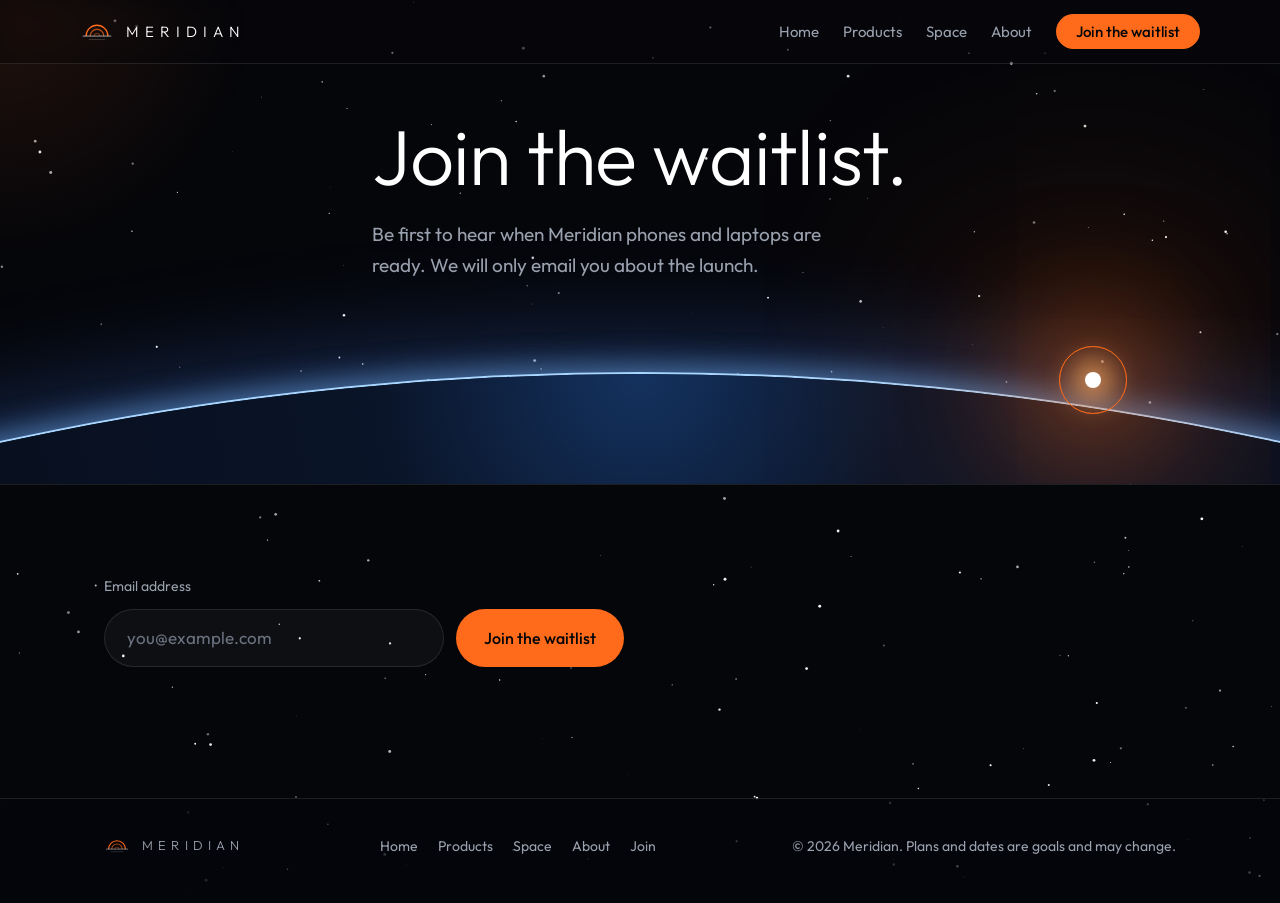
==== join.html @ ff450cdb "Add files via upload" ====
<!doctype html>
<html lang="en">
<head>
<meta charset="utf-8">
<meta name="viewport" content="width=device-width, initial-scale=1">
<title>Join the waitlist | Meridian</title>
<meta name="description" content="Join the Meridian waitlist and hear first when our phones and laptops launch.">
<link rel="icon" href="data:image/svg+xml,%3Csvg xmlns='http://www.w3.org/2000/svg' viewBox='0 0 100 100'%3E%3Crect width='100' height='100' rx='22' fill='%2308090C'/%3E%3Cpath d='M18 66A32 32 0 0 1 82 66' fill='none' stroke='%23FF6B1A' stroke-width='9'/%3E%3Cpath d='M34 66A16 16 0 0 1 66 66' fill='none' stroke='%23FF6B1A' stroke-opacity='.6' stroke-width='9'/%3E%3C/svg%3E">
<link rel="preconnect" href="https://fonts.googleapis.com">
<link rel="preconnect" href="https://fonts.gstatic.com" crossorigin>
<link href="https://fonts.googleapis.com/css2?family=Outfit:wght@300;400;500&display=swap" rel="stylesheet">
<link rel="stylesheet" href="style.css">
</head>
<body>
<canvas id="sky" aria-hidden="true"></canvas><div class="glow" aria-hidden="true"></div>
<header class="top"><div class="wrap nav"><a class="brand" href="index.html" aria-label="Meridian home"><svg><use href="#mk"/></svg>MERIDIAN</a><nav class="links" aria-label="Main"><a href="index.html">Home</a><a href="products.html">Products</a><a href="space.html">Space</a><a href="about.html">About</a><a class="btn" href="join.html">Join the waitlist</a></nav></div></header>
<main>
<section class="hero sm"><div class="earth" data-par=".04"></div><div class="sun"></div><div class="wrap hx"><h1>Join the waitlist.</h1><p class="lead">Be first to hear when Meridian phones and laptops are ready. We will only email you about the launch.</p></div></section>
<section class="sec"><div class="wrap"><form id="f"><label for="em">Email address</label><input id="em" name="email" type="email" placeholder="you@example.com" required autocomplete="email"><button class="btn" type="submit">Join the waitlist</button></form>
<div id="msg" role="status" aria-live="polite"></div>
<div class="done" id="done" role="status" aria-live="polite"><svg viewBox="0 0 64 64" aria-hidden="true"><circle cx="32" cy="32" r="28" pathLength="1" fill="none" stroke="#FF6B1A" stroke-width="3"/><path d="M20 33l8 8 16-17" pathLength="1" fill="none" stroke="#FF6B1A" stroke-width="4" stroke-linecap="round" stroke-linejoin="round"/></svg><div><b>Submitted</b><span>Thank you. We will only email you about the launch.</span></div></div></div></section>
</main>
<footer><div class="wrap"><a class="brand" href="index.html" style="font-size:13px"><svg style="width:26px;height:26px"><use href="#mk"/></svg>MERIDIAN</a><nav aria-label="Footer"><a href="index.html">Home</a><a href="products.html">Products</a><a href="space.html">Space</a><a href="about.html">About</a><a href="join.html">Join</a></nav><span>&copy; 2026 Meridian. Plans and dates are goals and may change.</span></div></footer>
<script src="site.js"></script>
</body>
</html>
---- style.css ----
:root{--k:#05060A;--w:#fff;--o:#FF6B1A;--s:#9AA1AE;--line:rgba(255,255,255,.1);color-scheme:dark}
*{box-sizing:border-box}
html{scroll-behavior:smooth}
body{margin:0;background:var(--k);color:var(--w);font:400 17px/1.6 'Outfit',system-ui,sans-serif;animation:fade .8s both}
a{color:inherit}
:focus-visible{outline:2px solid var(--o);outline-offset:3px}
#sky{position:fixed;inset:0;width:100%;height:100%;z-index:-2}
.glow{position:fixed;left:0;top:0;width:560px;height:560px;margin:-280px 0 0 -280px;border-radius:50%;background:radial-gradient(circle,rgba(255,107,26,.12),transparent 65%);pointer-events:none;z-index:-1}
.wrap{max-width:1120px;margin:0 auto;padding:0 24px}
.top{position:sticky;top:0;z-index:30;background:rgba(5,6,10,.6);backdrop-filter:blur(12px);border-bottom:1px solid var(--line)}
.nav{display:flex;align-items:center;justify-content:space-between;flex-wrap:wrap;gap:8px 24px;padding:14px 0}
.brand{display:flex;align-items:center;gap:12px;text-decoration:none;font-weight:300;letter-spacing:.4em;font-size:15px}
.brand svg{width:34px;height:34px}
.links{display:flex;align-items:center;flex-wrap:wrap;gap:6px 24px;font-size:15px;color:var(--s)}
.links a{text-decoration:none;position:relative}.links a:hover,.links a.on{color:var(--w)}
.links a.on:not(.btn)::after{content:"";position:absolute;left:0;right:0;bottom:-6px;height:2px;background:var(--o)}
.btn{display:inline-block;background:var(--o);color:var(--k)!important;font:500 16px/1 'Outfit',sans-serif;padding:15px 28px;border:0;border-radius:999px;text-decoration:none;cursor:pointer;transition:transform .25s,box-shadow .25s,background .25s}
.btn:hover{background:#ff8340;transform:translateY(-2px);box-shadow:0 8px 24px rgba(255,107,26,.35)}
.btn:disabled{opacity:.6;cursor:default;transform:none;box-shadow:none}
.links .btn{padding:10px 20px;font-size:15px}
.ghost{display:inline-block;margin-left:16px;text-decoration:none;padding:14px 2px;border-bottom:1px solid var(--o)}
h1{font-weight:300;font-size:clamp(40px,6.4vw,78px);line-height:1.04;margin:0 0 22px;letter-spacing:-.01em;max-width:760px}
h2{font-weight:300;font-size:clamp(28px,4vw,44px);line-height:1.15;margin:0 0 20px;max-width:640px}
.lead{color:var(--s);font-size:19px;max-width:500px;margin:0 0 32px}
.note{color:var(--s);font-size:13px;margin:14px 0 0}
.sec{padding:90px 0;border-top:1px solid var(--line);position:relative}
.intro{color:var(--s);max-width:580px;margin:0 0 44px}
.hero{position:relative;min-height:min(92vh,800px);overflow:hidden;display:flex;align-items:center}
.hero.sm{min-height:420px}
.hero .wrap{position:relative;z-index:2;padding-top:20px;padding-bottom:140px}
.earth{position:absolute;left:50%;bottom:-5890px;width:6000px;height:6000px;margin-left:-3000px;border-radius:50%;background:radial-gradient(circle at 50% 0,#14325f 0,#0a1428 4%,#04070d 22%);box-shadow:0 -2px 0 #a8d6ff,0 -8px 30px rgba(120,185,255,.55),0 -30px 110px rgba(70,130,255,.3)}
.sun{position:absolute;right:14%;bottom:96px;width:16px;height:16px;border-radius:50%;background:#fff;box-shadow:0 0 30px 10px #ffb066,0 0 120px 50px rgba(255,107,26,.5),0 0 300px 120px rgba(255,107,26,.22);animation:glow 4s ease-in-out infinite}
.sun::before,.sun::after{content:"";position:absolute;inset:-26px;border-radius:50%;border:1.5px solid rgba(255,107,26,.7);animation:ping 4.5s ease-out infinite}
.sun::after{animation-delay:2.2s}
.hx>*{animation:up .9s cubic-bezier(.2,.7,.2,1) both}.hx>:nth-child(2){animation-delay:.2s}.hx>:nth-child(3){animation-delay:.4s}.hx>:nth-child(4){animation-delay:.55s}
@keyframes up{from{opacity:0;transform:translateY(26px)}to{opacity:1;transform:none}}
@keyframes fade{from{opacity:0}to{opacity:1}}
@keyframes glow{0%,100%{opacity:.85}50%{opacity:1}}
@keyframes ping{0%{transform:scale(.5);opacity:.9}100%{transform:scale(7);opacity:0}}
@keyframes float{50%{transform:translateY(-14px)}}
.rv{transition:opacity .8s cubic-bezier(.2,.7,.2,1),transform .8s cubic-bezier(.2,.7,.2,1);transition-delay:var(--d,0s)}
.js .rv{opacity:0;transform:translateY(26px)}.js .rv.in{opacity:1;transform:none}
.show{display:flex;justify-content:center;align-items:flex-end;gap:36px;flex-wrap:wrap;margin:30px 0 10px}
.fl{animation:float 6s ease-in-out infinite}.fl:nth-child(2){animation-delay:1.2s}.fl:nth-child(3){animation-delay:2.4s}
.tilt{display:block;transition:transform .2s ease-out;filter:drop-shadow(0 34px 40px rgba(0,0,0,.65))}
.pf,.pb{width:200px;height:400px}.lp{width:min(520px,92vw);height:auto;aspect-ratio:560/360}
.cols{display:grid;grid-template-columns:repeat(3,1fr);gap:44px}
.cols h3{font-weight:400;font-size:22px;margin:0 0 8px;padding-top:18px;border-top:2px solid var(--line);position:relative}
.cols h3::before{content:"";position:absolute;left:0;top:-2px;height:2px;width:0;background:var(--o);transition:width 1s .3s ease-out}
.cols>div.in h3::before{width:100%}
.cols p,.two p,.two li{color:var(--s);margin:0 0 12px}
.two{display:grid;grid-template-columns:1fr 1fr;gap:56px;align-items:center}
.two.rev>:first-child{order:2}
ul.ck{list-style:none;margin:18px 0 0;padding:0}
ul.ck li{padding:10px 0 10px 28px;border-top:1px solid var(--line);position:relative}
ul.ck li::before{content:"";position:absolute;left:4px;top:19px;width:10px;height:10px;border-radius:50%;background:var(--o)}
.strip{position:relative;height:260px;overflow:hidden;border-radius:20px;border:1px solid var(--line);background:#04070d}
.strip .sun{bottom:90px}
.strip .t{position:absolute;left:32px;top:28px;z-index:2;max-width:380px}
.cd{font-weight:300;font-size:clamp(40px,7vw,84px);line-height:1;color:var(--o)}
ol.tl{list-style:none;margin:0;padding:0 0 0 26px;border-left:1px solid var(--line)}
ol.tl li{position:relative;padding:0 0 26px}ol.tl li:last-child{padding:0}
ol.tl li::before{content:"";position:absolute;left:-32px;top:9px;width:11px;height:11px;border-radius:50%;background:var(--k);border:2px solid var(--s)}
ol.tl li.go::before{background:var(--o);border-color:var(--o);animation:dot 2s ease-out infinite}
@keyframes dot{0%{box-shadow:0 0 0 0 rgba(255,107,26,.6)}100%{box-shadow:0 0 0 14px rgba(255,107,26,0)}}
ol.tl b{font-weight:500;font-size:20px;display:block}ol.tl span{color:var(--s)}
form{display:flex;flex-wrap:wrap;gap:12px;max-width:520px}
label{flex:1 0 100%;color:var(--s);font-size:14px}
input[type=email]{flex:1 1 240px;background:rgba(255,255,255,.04);border:1px solid var(--line);border-radius:999px;color:var(--w);font:inherit;padding:14px 22px}
input[type=email]::placeholder{color:#6B7280}
#msg{min-height:1.6em;margin-top:14px;color:var(--o)}
form.hide{display:none}
.done{display:none;align-items:center;gap:18px}.done.show{display:flex;animation:up .6s both}
.done svg{width:68px;height:68px;flex:none}
.done circle,.done path{stroke-dasharray:1;stroke-dashoffset:1;animation:draw .8s .1s forwards}.done path{animation-duration:.5s;animation-delay:.7s}
@keyframes draw{to{stroke-dashoffset:0}}
.done b{display:block;font-weight:400;font-size:30px;line-height:1.2}.done span{color:var(--s)}
footer{border-top:1px solid var(--line);padding:34px 0 44px;color:var(--s);font-size:14px;background:rgba(5,6,10,.7)}
footer .wrap{display:flex;justify-content:space-between;align-items:center;gap:16px;flex-wrap:wrap}
footer nav{display:flex;gap:20px;flex-wrap:wrap}footer nav a{text-decoration:none}footer nav a:hover{color:var(--w)}
.scrolly{height:440vh;border-top:1px solid var(--line);position:relative}
.stick{position:sticky;top:0;height:100vh;min-height:560px;display:grid;grid-template-columns:1fr 1.1fr;align-items:center;gap:30px}
.stick svg{width:100%;height:92vh;max-height:900px;justify-self:center}
.ph{display:grid}.ph>div{grid-area:1/1;will-change:opacity,transform}
.ph h2{font-size:clamp(32px,5vw,58px);margin:0 0 16px}.ph p{color:var(--s);max-width:440px;margin:0;font-size:19px}
.copy .note{margin-top:28px;max-width:420px}
.lt{fill:#fff;font:400 17px 'Outfit',sans-serif}.ls{fill:#9AA1AE;font:300 13px 'Outfit',sans-serif}
.flame{transform-box:fill-box;transform-origin:top center;animation:flick .14s ease-in-out infinite alternate}
@keyframes flick{from{transform:scaleY(.82)}to{transform:scaleY(1.12)}}
.prog{position:absolute;right:20px;top:50%;margin-top:-60px;width:2px;height:120px;background:var(--line)}
.prog i{display:block;width:100%;height:0;background:var(--o)}
@media (max-width:860px){.cols,.two{grid-template-columns:1fr;gap:30px}.two.rev>:first-child{order:0}.hero .wrap{padding-bottom:120px}.sun{right:8%}
.stick{grid-template-columns:1fr;grid-template-rows:auto 1fr;gap:6px;align-items:start;padding-top:12px}.stick svg{height:100%;max-height:none;min-height:0}.ph p{font-size:16px}.copy .note{margin-top:10px}.prog{display:none}.brand{letter-spacing:.3em}}
@media (prefers-reduced-motion:reduce){*{animation:none!important;transition:none!important}.js .rv{opacity:1;transform:none}.done circle,.done path{stroke-dashoffset:0}html{scroll-behavior:auto}}
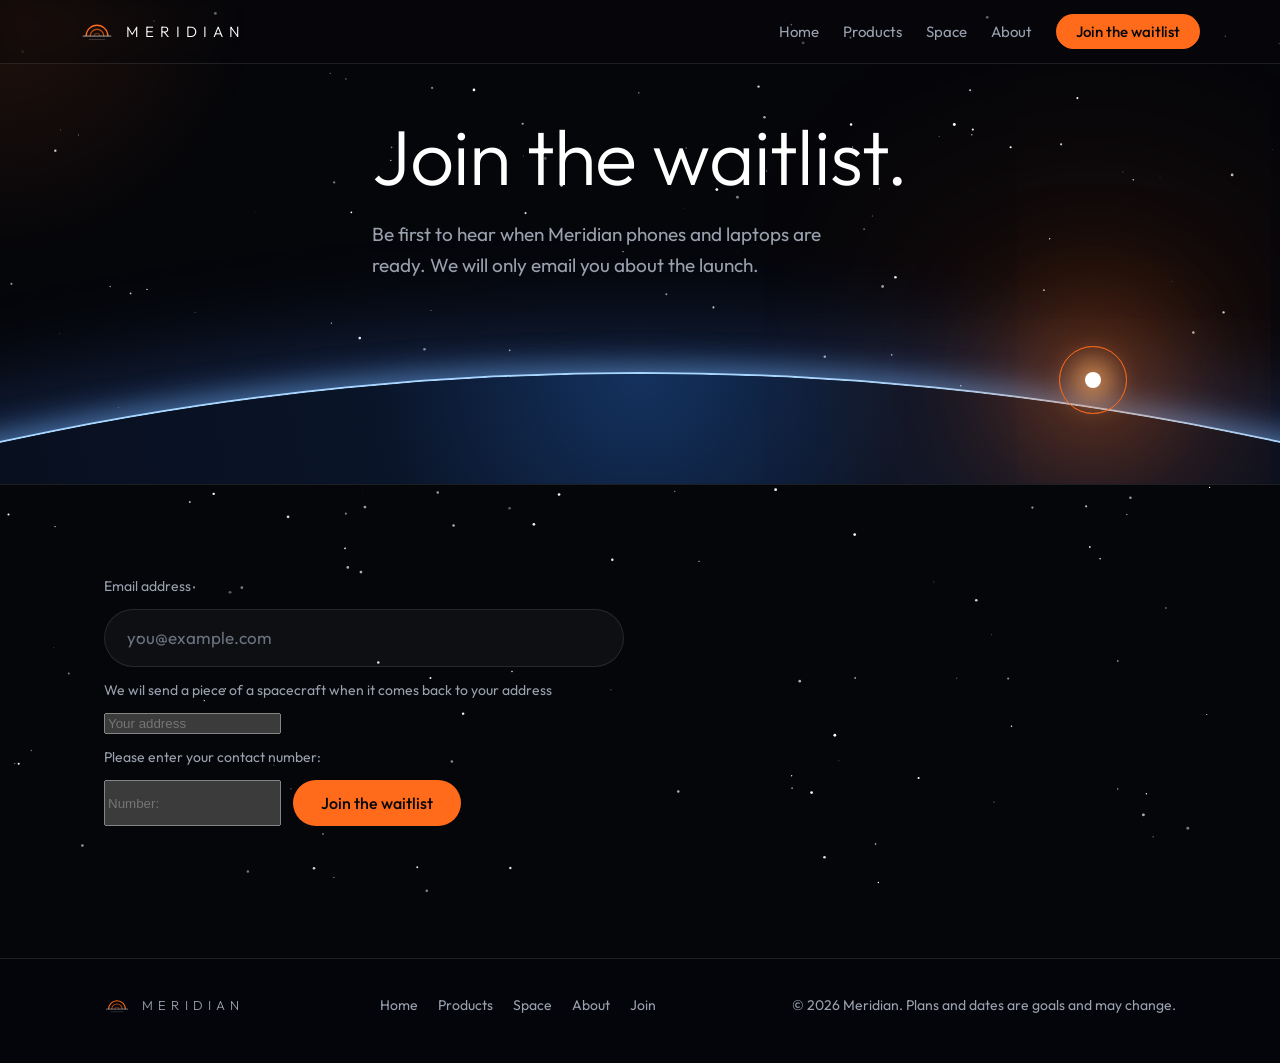
==== commit 5bd0edac: "Add address and phone number fields to join form" ====
--- a/join.html
+++ b/join.html
@@ -16,7 +16,11 @@
 <header class="top"><div class="wrap nav"><a class="brand" href="index.html" aria-label="Meridian home"><svg><use href="#mk"/></svg>MERIDIAN</a><nav class="links" aria-label="Main"><a href="index.html">Home</a><a href="products.html">Products</a><a href="space.html">Space</a><a href="about.html">About</a><a class="btn" href="join.html">Join the waitlist</a></nav></div></header>
 <main>
 <section class="hero sm"><div class="earth" data-par=".04"></div><div class="sun"></div><div class="wrap hx"><h1>Join the waitlist.</h1><p class="lead">Be first to hear when Meridian phones and laptops are ready. We will only email you about the launch.</p></div></section>
-<section class="sec"><div class="wrap"><form id="f"><label for="em">Email address</label><input id="em" name="email" type="email" placeholder="you@example.com" required autocomplete="email"><button class="btn" type="submit">Join the waitlist</button></form>
+<section class="sec"><div class="wrap"><form id="f">
+  <label for="em">Email address</label><input id="em" name="email" type="email" placeholder="you@example.com" required autocomplete="email">
+  <label for="am">We wil send a piece of a spacecraft when it comes back to your address</label><input id="am" name="address" type="address" placeholder="Your address" required autocomplete="address">
+  <label for="nm">Please enter your contact number:</label><input id="nm" name="number" type="number" placeholder="Number:" required autocomplete="number">
+  <button class="btn" type="submit">Join the waitlist</button></form>
 <div id="msg" role="status" aria-live="polite"></div>
 <div class="done" id="done" role="status" aria-live="polite"><svg viewBox="0 0 64 64" aria-hidden="true"><circle cx="32" cy="32" r="28" pathLength="1" fill="none" stroke="#FF6B1A" stroke-width="3"/><path d="M20 33l8 8 16-17" pathLength="1" fill="none" stroke="#FF6B1A" stroke-width="4" stroke-linecap="round" stroke-linejoin="round"/></svg><div><b>Submitted</b><span>Thank you. We will only email you about the launch.</span></div></div></div></section>
 </main>
